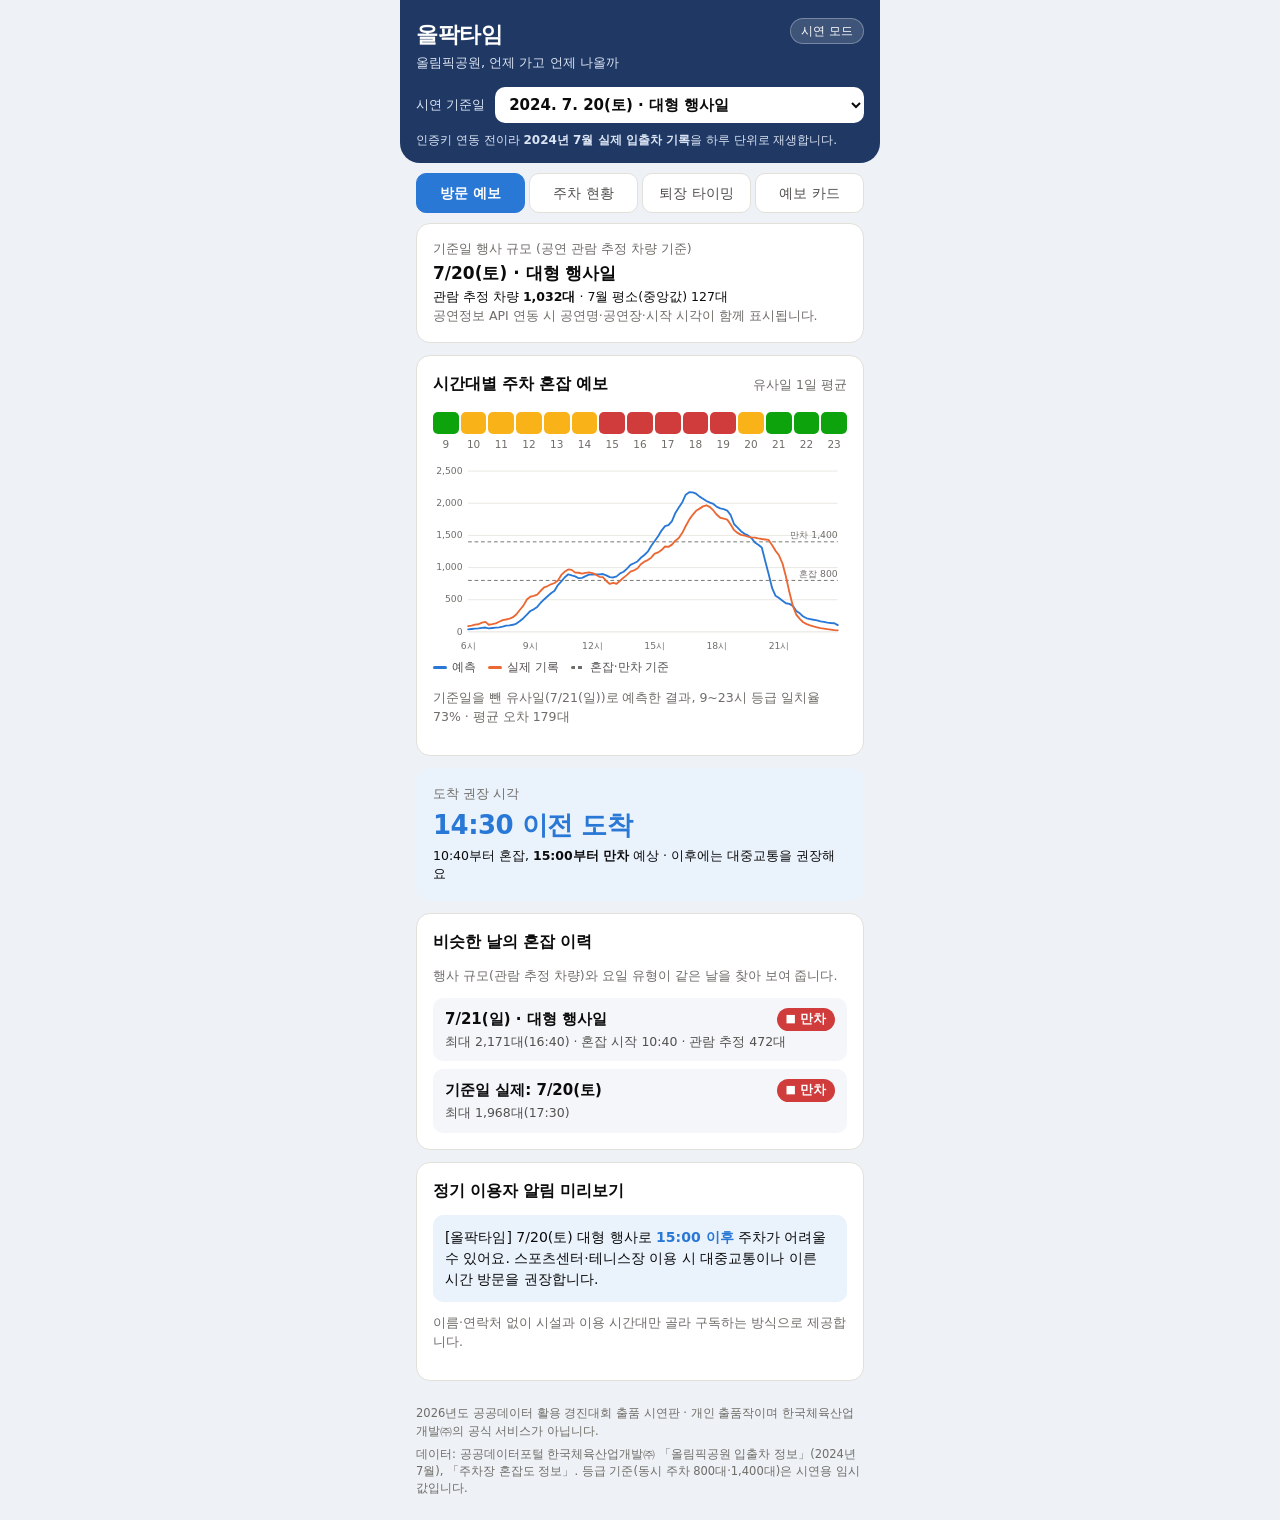
==== index.html @ 5fcd2275 "올팍타임 1단계 시연판 공연·날씨·주차 데이터로 올림픽공원 방문·퇴장 타이밍을 예보하는 정적 웹 시연판. 2024년 7월 입출차 실제 기록 재생, 혼잡 예보, 퇴장 대기 예측, 예" ====
<!doctype html>
<html lang="ko">
<head>
<meta charset="utf-8">
<meta name="viewport" content="width=device-width, initial-scale=1">
<title>올팍타임 시연판</title>
<meta name="description" content="공연·날씨·주차 데이터로 알려주는 올림픽공원 방문·퇴장 타이밍 예보 서비스 (2026년도 공공데이터 활용 경진대회 출품 시연판)">
<link rel="stylesheet" href="style.css">
</head>
<body>
<div class="app">
  <header class="top">
    <div class="brand">
      <div>
        <h1>올팍타임</h1>
        <p class="tag">올림픽공원, 언제 가고 언제 나올까</p>
      </div>
      <span class="badge" id="modeBadge">시연 모드</span>
    </div>
    <label class="datepick">
      <span>시연 기준일</span>
      <select id="daySelect" aria-label="시연 기준일 선택"></select>
    </label>
    <p class="note">인증키 연동 전이라 <b>2024년 7월 실제 입출차 기록</b>을 하루 단위로 재생합니다.</p>
  </header>

  <nav class="tabs" role="tablist">
    <button role="tab" data-tab="forecast" aria-selected="true">방문 예보</button>
    <button role="tab" data-tab="parking" aria-selected="false">주차 현황</button>
    <button role="tab" data-tab="exit" aria-selected="false">퇴장 타이밍</button>
    <button role="tab" data-tab="card" aria-selected="false">예보 카드</button>
  </nav>

  <main>
    <!-- 방문 예보 -->
    <section class="panel" id="tab-forecast">
      <div class="card event" id="eventCard"></div>
      <div class="card">
        <div class="card-h">
          <h2>시간대별 주차 혼잡 예보</h2>
          <span class="muted small" id="poolInfo"></span>
        </div>
        <div class="grades" id="gradeStrip" aria-label="시간대별 혼잡 등급"></div>
        <div class="chart" id="forecastChart"></div>
        <div class="legend">
          <span><i class="sw s1"></i>예측</span>
          <span><i class="sw s2"></i>실제 기록</span>
          <span><i class="sw dash"></i>혼잡·만차 기준</span>
        </div>
        <p class="small muted" id="accuracy"></p>
      </div>
      <div class="card highlight" id="arrivalCard"></div>
      <div class="card">
        <h2>비슷한 날의 혼잡 이력</h2>
        <p class="small muted">행사 규모(관람 추정 차량)와 요일 유형이 같은 날을 찾아 보여 줍니다.</p>
        <ul class="history" id="historyList"></ul>
      </div>
      <div class="card" id="regularCard"></div>
    </section>

    <!-- 주차 현황 -->
    <section class="panel" id="tab-parking" hidden>
      <div class="card">
        <div class="card-h">
          <h2>주차 대수 재생</h2>
          <span class="clock" id="replayClock">18:00</span>
        </div>
        <input type="range" id="replay" min="36" max="143" value="108" aria-label="재생 시각">
        <div class="now" id="nowBox"></div>
        <p class="small muted">실시간 주차현황 API를 연동하면 이 자리에 현재 값이 표시됩니다. 지금은 선택한 날의 실제 기록을 시각별로 재생합니다.</p>
      </div>
      <div class="card">
        <h2>주차구역 추천</h2>
        <p class="small muted">「주차장 혼잡도 정보」의 구역별 기록에서 <b>만차 비율이 낮은 구역</b>을 먼저 추천합니다.</p>
        <ul class="zones" id="zoneList"></ul>
      </div>
      <div class="card">
        <h2>만차일 때 대안</h2>
        <ul class="plain">
          <li>대중교통: 지하철 5·9호선 올림픽공원역, 8호선 몽촌토성역 이용 (서울시 지하철 도착정보 연동 예정)</li>
          <li>공연 전 남는 시간: 잔디마당·장미광장 산책 (잔디시설정보·장미광장 데이터 연동 예정)</li>
          <li>FAQ·유실물 조회 (자주 묻는 질문정보·유실물 정보 연동 예정)</li>
        </ul>
      </div>
    </section>

    <!-- 퇴장 타이밍 -->
    <section class="panel" id="tab-exit" hidden>
      <div class="card">
        <h2>공연 종료 후 출차 대기 예측</h2>
        <div class="row">
          <label>공연 종료 시각
            <select id="endSelect" aria-label="공연 종료 시각"></select>
          </label>
          <div class="stat">
            <span class="small muted">주차 중인 관람 추정 차량</span>
            <b id="audCount">-</b>
          </div>
        </div>
        <div class="waits" id="waitBars"></div>
        <div class="callout" id="exitAdvice"></div>
      </div>
      <div class="card">
        <h2>모델 vs 실제 출차 기록</h2>
        <div class="chart" id="exitChart"></div>
        <div class="legend">
          <span><i class="sw s2"></i>실제 출차(10분당)</span>
          <span><i class="sw s1"></i>모델 출차(10분당)</span>
          <span><i class="sw dash"></i>관측 최대 처리량</span>
        </div>
        <details class="small">
          <summary>계산 방법</summary>
          <p>① 오후 3시~7시 30분에 들어와 아직 주차 중인 차량을 <b>관람 추정 차량</b>으로 셉니다(시연판은 해당일 기록에서 계산).<br>
          ② 이 차량들이 공연 종료 후 10분 안에 45%, 10~20분 30%, 20~30분 15%, 30~60분 10%가 출차를 시도한다고 가정합니다.<br>
          ③ 출차 처리량은 7월 기록의 <b>10분당 최대 출차 대수</b>를 상한으로 두고, 대기 차량 수 ÷ 분당 처리량으로 대기시간을 계산합니다.<br>
          가정값은 2025년 연계 데이터로 보정할 예정입니다.</p>
        </details>
      </div>
    </section>

    <!-- 예보 카드 -->
    <section class="panel" id="tab-card" hidden>
      <div class="card">
        <h2>오늘의 올팍 교통예보 카드</h2>
        <p class="small muted">공연 팬 커뮤니티·SNS에 공유할 수 있는 이미지를 자동으로 만듭니다.</p>
        <canvas id="shareCanvas" width="1080" height="1350" aria-label="예보 카드 미리보기"></canvas>
        <button class="btn" id="downloadBtn">이미지 저장</button>
      </div>
    </section>
  </main>

  <footer class="foot">
    <p>2026년도 공공데이터 활용 경진대회 출품 시연판 · 개인 출품작이며 한국체육산업개발㈜의 공식 서비스가 아닙니다.</p>
    <p>데이터: 공공데이터포털 한국체육산업개발㈜ 「올림픽공원 입출차 정보」(2024년 7월), 「주차장 혼잡도 정보」. 등급 기준(동시 주차 800대·1,400대)은 시연용 임시값입니다.</p>
  </footer>
</div>
<div class="tip" id="tip" hidden></div>
<script src="config.js"></script>
<script src="data/olpark.js"></script>
<script src="app.js"></script>
</body>
</html>
---- style.css ----
:root {
  --bg: #eef1f6;
  --surface: #ffffff;
  --surface-2: #f4f6fa;
  --ink: #0b0b0b;
  --ink-2: #52514e;
  --muted: #6f6d68;
  --line: #e1e0d9;
  --navy: #1f3864;
  --navy-ink: #dbe4f3;
  --accent: #2a78d6;
  --accent-soft: #eaf2fc;
  --s1: #2a78d6;
  --s2: #eb6834;
  --good: #0ca30c;
  --warn: #fab219;
  --crit: #d03b3b;
  --on-good: #ffffff;
  --on-warn: #0b0b0b;
  --on-crit: #ffffff;
  --radius: 14px;
  color-scheme: light;
}
@media (prefers-color-scheme: dark) {
  :root:not([data-theme="light"]) {
    --bg: #0d0d0d;
    --surface: #1a1a19;
    --surface-2: #232321;
    --ink: #f0efec;
    --ink-2: #c3c2b7;
    --muted: #a3a29b;
    --line: #2c2c2a;
    --navy: #1b2c4f;
    --accent: #5598e7;
    --accent-soft: #1c2a3f;
    --s1: #3987e5;
    --s2: #d95926;
    color-scheme: dark;
  }
}
:root[data-theme="dark"] {
  --bg: #0d0d0d; --surface: #1a1a19; --surface-2: #232321; --ink: #f0efec; --ink-2: #c3c2b7;
  --muted: #a3a29b; --line: #2c2c2a; --navy: #1b2c4f; --accent: #5598e7; --accent-soft: #1c2a3f;
  --s1: #3987e5; --s2: #d95926; color-scheme: dark;
}

* { box-sizing: border-box; }
html, body { margin: 0; }
body {
  background: var(--bg);
  color: var(--ink);
  font-family: "Pretendard", "Malgun Gothic", "Apple SD Gothic Neo", system-ui, sans-serif;
  font-size: 15px;
  line-height: 1.5;
  -webkit-font-smoothing: antialiased;
}
.app { max-width: 480px; margin: 0 auto; min-height: 100vh; background: var(--bg); }

.top { background: var(--navy); color: #fff; padding: 18px 16px 14px; border-radius: 0 0 20px 20px; }
.brand { display: flex; justify-content: space-between; align-items: flex-start; gap: 12px; }
.top h1 { margin: 0; font-size: 22px; letter-spacing: -0.02em; }
.tag { margin: 2px 0 0; color: var(--navy-ink); font-size: 13px; }
.badge { background: rgba(255,255,255,.14); border: 1px solid rgba(255,255,255,.3); border-radius: 999px; padding: 3px 10px; font-size: 12px; white-space: nowrap; }
.datepick { display: flex; align-items: center; gap: 10px; margin-top: 14px; font-size: 13px; color: var(--navy-ink); }
.datepick select { flex: 1; min-width: 0; font: inherit; font-size: 15px; font-weight: 700; padding: 8px 10px; border-radius: 10px; border: 0; background: #fff; color: #0b0b0b; }
.note { margin: 8px 0 0; font-size: 12px; color: var(--navy-ink); }

.tabs { position: sticky; top: 0; z-index: 5; display: grid; grid-template-columns: repeat(4, 1fr); gap: 4px; padding: 10px 16px; background: var(--bg); }
.tabs button { font: inherit; font-size: 13.5px; padding: 9px 4px; border-radius: 10px; border: 1px solid var(--line); background: var(--surface); color: var(--ink-2); cursor: pointer; }
.tabs button[aria-selected="true"] { background: var(--accent); border-color: var(--accent); color: #fff; font-weight: 700; }

main { padding: 0 16px 8px; }
.panel { display: grid; gap: 12px; }
.panel[hidden] { display: none; }
.card { background: var(--surface); border-radius: var(--radius); padding: 16px; border: 1px solid var(--line); }
.card h2 { margin: 0 0 6px; font-size: 16px; letter-spacing: -0.01em; }
.card-h { display: flex; justify-content: space-between; align-items: baseline; gap: 8px; }
.card.highlight { background: var(--accent-soft); border-color: transparent; }
.small { font-size: 12.5px; }
.muted { color: var(--muted); }
.big { font-size: 26px; font-weight: 800; color: var(--accent); letter-spacing: -0.02em; margin: 2px 0; }

.event .label { font-size: 12.5px; color: var(--muted); }
.event .title { font-size: 17px; font-weight: 700; margin: 2px 0; }
.chip { display: inline-flex; align-items: center; gap: 4px; padding: 2px 9px; border-radius: 999px; font-size: 12.5px; font-weight: 700; }
.chip.good { background: var(--good); color: var(--on-good); }
.chip.warn { background: var(--warn); color: var(--on-warn); }
.chip.crit { background: var(--crit); color: var(--on-crit); }
.chip .ic { font-size: 11px; }

.grades { display: grid; grid-template-columns: repeat(15, 1fr); gap: 2px; margin: 10px 0 2px; }
.grades div { text-align: center; font-size: 10.5px; color: var(--muted); }
.grades span { display: block; height: 22px; border-radius: 5px; margin-bottom: 3px; }
.grades .good span { background: var(--good); }
.grades .warn span { background: var(--warn); }
.grades .crit span { background: var(--crit); }

.chart { position: relative; margin-top: 8px; }
.chart svg { display: block; width: 100%; height: auto; overflow: visible; }
.chart text { fill: var(--muted); font-size: 10px; font-family: inherit; }
.legend { display: flex; flex-wrap: wrap; gap: 12px; font-size: 12px; color: var(--ink-2); margin-top: 4px; }
.sw { display: inline-block; width: 14px; height: 3px; border-radius: 2px; vertical-align: middle; margin-right: 5px; }
.sw.s1 { background: var(--s1); }
.sw.s2 { background: var(--s2); }
.sw.dash { background: repeating-linear-gradient(90deg, var(--muted) 0 4px, transparent 4px 7px); }

.history { list-style: none; margin: 8px 0 0; padding: 0; display: grid; gap: 8px; }
.history li { background: var(--surface-2); border-radius: 10px; padding: 10px 12px; display: grid; grid-template-columns: 1fr auto; gap: 2px 10px; align-items: center; }
.history .d { font-weight: 700; }
.history .m { grid-column: 1 / -1; font-size: 12.5px; color: var(--ink-2); }

.clock { font-size: 22px; font-weight: 800; font-variant-numeric: tabular-nums; }
input[type="range"] { width: 100%; accent-color: var(--accent); margin: 10px 0 6px; }
.now { display: flex; align-items: center; justify-content: space-between; background: var(--surface-2); border-radius: 10px; padding: 12px; margin: 4px 0 8px; }
.now b { font-size: 24px; font-variant-numeric: tabular-nums; }

.zones { list-style: none; margin: 8px 0 0; padding: 0; display: grid; gap: 6px; }
.zones li { display: grid; grid-template-columns: 52px 1fr auto; align-items: center; gap: 10px; padding: 9px 12px; background: var(--surface-2); border-radius: 10px; }
.zones li.rec { background: var(--accent-soft); outline: 1.5px solid var(--accent); }
.zones .z { font-weight: 800; }
.zones .bar { height: 8px; border-radius: 4px; background: var(--line); overflow: hidden; display: flex; }
.zones .bar i { display: block; height: 100%; }
.zones .meta { font-size: 11.5px; color: var(--muted); grid-column: 2 / 3; }
.plain { margin: 6px 0 0; padding-left: 18px; font-size: 14px; }
.plain li { margin: 3px 0; }

.row { display: flex; justify-content: space-between; align-items: flex-end; gap: 12px; margin: 8px 0 12px; flex-wrap: wrap; }
.row label { display: grid; gap: 4px; font-size: 12.5px; color: var(--muted); }
.row select { font: inherit; font-size: 15px; font-weight: 700; padding: 7px 10px; border-radius: 10px; border: 1px solid var(--line); background: var(--surface); color: var(--ink); }
.stat { text-align: right; display: grid; }
.stat b { font-size: 22px; font-variant-numeric: tabular-nums; }
.waits { display: grid; gap: 7px; }
.wrow { display: grid; grid-template-columns: 78px 1fr 64px; align-items: center; gap: 8px; font-size: 13px; }
.wrow .lbl { color: var(--ink-2); }
.wrow .track { height: 18px; background: var(--surface-2); border-radius: 6px; overflow: hidden; }
.wrow .fill { height: 100%; border-radius: 6px; min-width: 4px; }
.wrow .v { font-weight: 700; text-align: right; font-variant-numeric: tabular-nums; }
.wrow.best .lbl { color: var(--accent); font-weight: 700; }
.callout { margin-top: 12px; background: var(--accent-soft); border-radius: 10px; padding: 12px; font-size: 14px; }
.callout b { color: var(--accent); }
details { margin-top: 10px; color: var(--ink-2); }
summary { cursor: pointer; color: var(--accent); font-weight: 700; }

canvas { width: 100%; height: auto; border-radius: 10px; border: 1px solid var(--line); margin: 8px 0 10px; display: block; }
.btn { width: 100%; font: inherit; font-weight: 700; font-size: 15px; padding: 12px; border: 0; border-radius: 12px; background: var(--accent); color: #fff; cursor: pointer; }

.foot { padding: 16px; font-size: 11.5px; color: var(--muted); }
.foot p { margin: 0 0 6px; }

.tip { position: fixed; pointer-events: none; z-index: 20; background: var(--surface); color: var(--ink); border: 1px solid var(--line); box-shadow: 0 4px 16px rgba(0,0,0,.12); border-radius: 8px; padding: 6px 9px; font-size: 12px; line-height: 1.45; white-space: nowrap; }
.tip b { font-variant-numeric: tabular-nums; }

button:focus-visible, select:focus-visible, input:focus-visible, summary:focus-visible { outline: 2px solid var(--accent); outline-offset: 2px; }
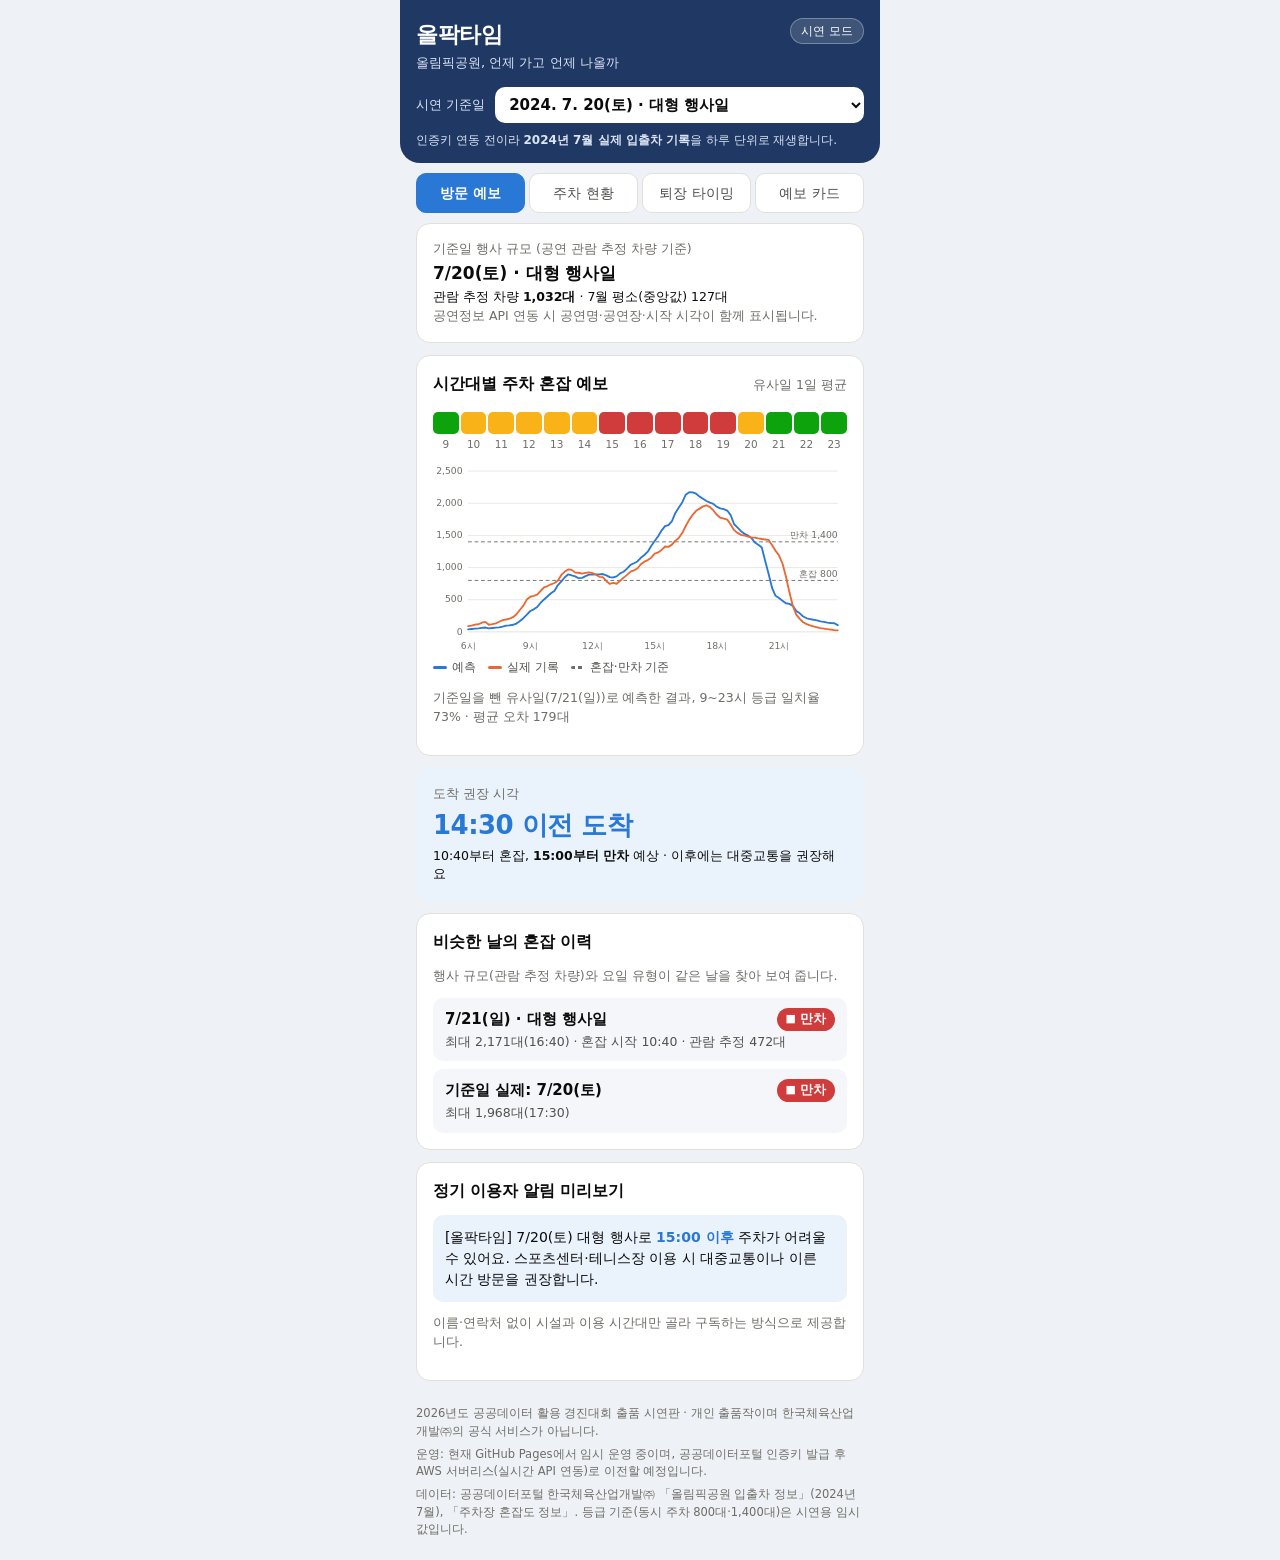
==== commit 3494a0a7: "AWS 서버리스 백엔드 준비 및 운영 계획 명시 - backend/: SAM 템플릿(S3+CloudFront, Lambda API 중계, EventBridge 정기 수집, 실패 알" ====
--- a/index.html
+++ b/index.html
@@ -131,6 +131,7 @@
 
   <footer class="foot">
     <p>2026년도 공공데이터 활용 경진대회 출품 시연판 · 개인 출품작이며 한국체육산업개발㈜의 공식 서비스가 아닙니다.</p>
+    <p>운영: 현재 GitHub Pages에서 임시 운영 중이며, 공공데이터포털 인증키 발급 후 AWS 서버리스(실시간 API 연동)로 이전할 예정입니다.</p>
     <p>데이터: 공공데이터포털 한국체육산업개발㈜ 「올림픽공원 입출차 정보」(2024년 7월), 「주차장 혼잡도 정보」. 등급 기준(동시 주차 800대·1,400대)은 시연용 임시값입니다.</p>
   </footer>
 </div>
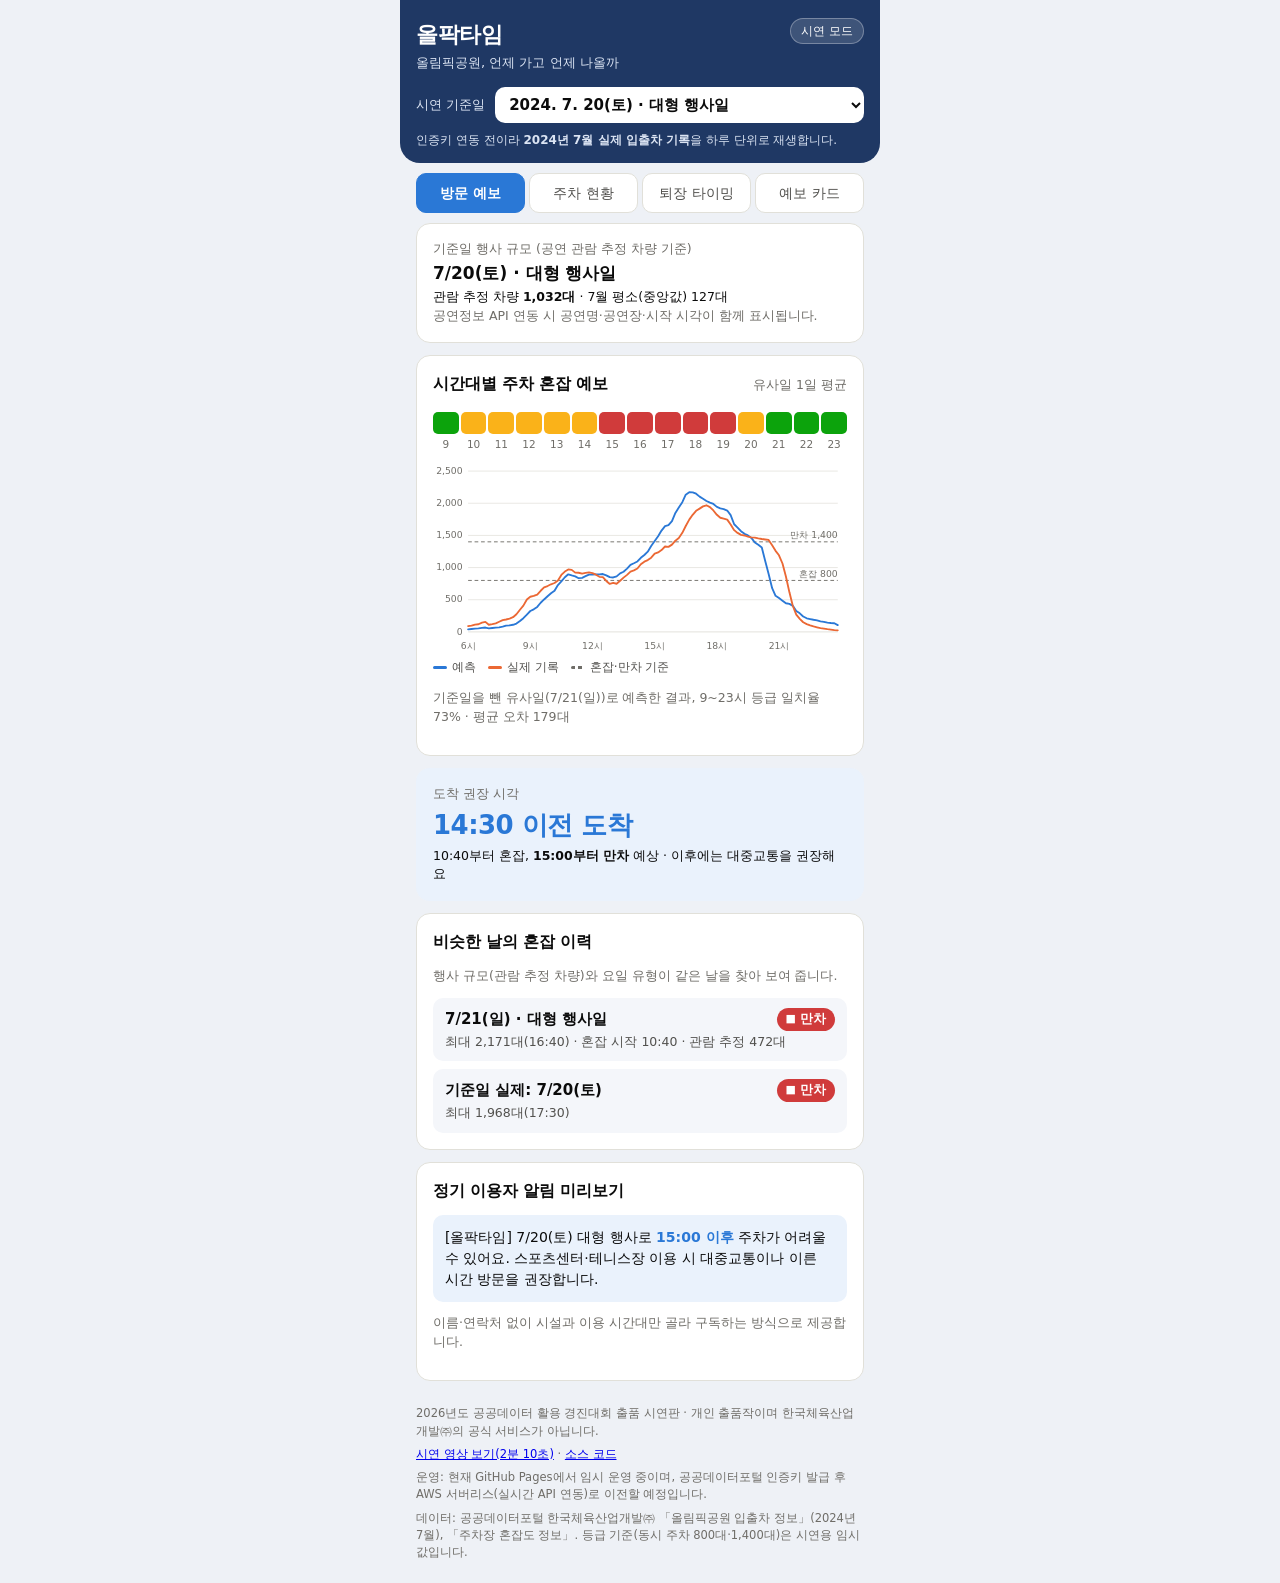
==== commit 45f54ae3: "시연 영상(2분 10초) 및 재생 페이지 추가 - media/olparktime-demo.mp4: 한국어 내레이션 시연 영상 - video.html: 브라우저에서 바로 재생되는 영" ====
--- a/index.html
+++ b/index.html
@@ -131,6 +131,7 @@
 
   <footer class="foot">
     <p>2026년도 공공데이터 활용 경진대회 출품 시연판 · 개인 출품작이며 한국체육산업개발㈜의 공식 서비스가 아닙니다.</p>
+    <p><a href="video.html">시연 영상 보기(2분 10초)</a> · <a href="https://github.com/HWOwoo/olpark-time">소스 코드</a></p>
     <p>운영: 현재 GitHub Pages에서 임시 운영 중이며, 공공데이터포털 인증키 발급 후 AWS 서버리스(실시간 API 연동)로 이전할 예정입니다.</p>
     <p>데이터: 공공데이터포털 한국체육산업개발㈜ 「올림픽공원 입출차 정보」(2024년 7월), 「주차장 혼잡도 정보」. 등급 기준(동시 주차 800대·1,400대)은 시연용 임시값입니다.</p>
   </footer>
